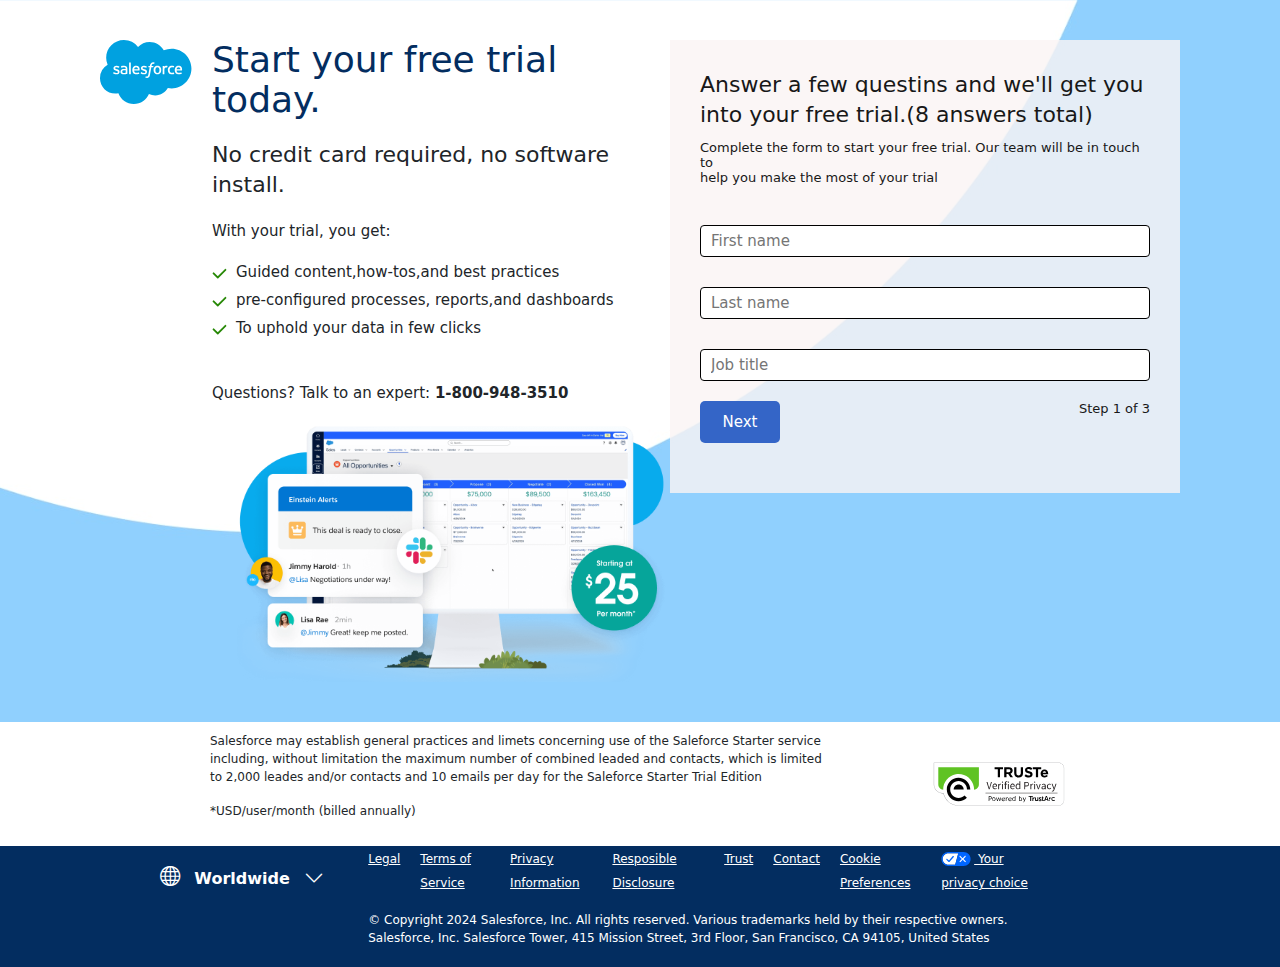
==== index-1.html @ e608b96d "Project" ====
<!DOCTYPE html>
<html lang="en">
  <head>
    <meta charset="UTF-8" />
    <meta name="viewport" content="width=device-width, initial-scale=1.0" />
    <title>Document</title>
    <link rel="stylesheet" href="index-1.css" />
    <link href="https://cdn.jsdelivr.net/npm/bootstrap@5.3.3/dist/css/bootstrap.min.css" rel="stylesheet" integrity="sha384-QWTKZyjpPEjISv5WaRU9OFeRpok6YctnYmDr5pNlyT2bRjXh0JMhjY6hW+ALEwIH" crossorigin="anonymous">
 <link rel="stylesheet" href="https://cdn.jsdelivr.net/npm/bootstrap-icons@1.11.3/font/bootstrap-icons.min.css">
  </head>
  <body>
    <section id="section1">
      <div class="first">
        <a href="#"><img src="logo-salesforce.svg" /></a>
        <div id="start">
          <h1>Start your free trial today.</h1>
          <h3>No credit card required, no software install.</h3>
          <p>With your trial, you get:</p>
          <ul>
            <li class="list">Guided content,how-tos,and best practices</li>
            <li class="list">
              pre-configured processes, reports,and dashboards
            </li>
            <li class="list">To uphold your data in few clicks</li>
          </ul>
          <p class="que">
            Questions? Talk to an expert: <strong>1-800-948-3510</strong>
          </p>
          <img src="images/form-update24 (1).png" class="pic" >
        </div>
        <div>
          <form>
            <div class="form" id="form1">
            <h3>
              <span
                >Answer a few questins and we'll get you<br />
                into your free trial.(8 answers total)</span
              >
            </h3>
            <p>
              Complete the form to start your free trial. Our team will be in
              touch to<br />
              help you make the most of your trial
            </p>
            <input type="text" placeholder="First name" required /><br />
            <input type="text" placeholder="Last name" required /><br />
            <input type="text" placeholder="Job title" required /><br />
            <div class="next1">
              <button type="submit" id="next-btn1" class="nextbtn">Next</button>
              <p>Step 1 of 3</p>
            </div>
          </div>

          <div class="form" id="form2">
            <h2>
              Answer 5 more questions and we"ll get you <br />
              into your free trial
            </h2>
            <label for="employees" a>Employees</label><br />
            <select
              name="employees"
              id="employees"
              ria-required="true"
              required="true"
              class="in1"
            >
              <option disabled selected>Employees</option>
              <option value="">1-20 employees</option>
              <option value="">21-200 employees</option>
              <option value="">201-10,000 employees</option>
              <option value="">10,001+ employees</option></select
            ><br />
            <input type="text" placeholder="Company" class="in1" /><br/>
            <label for="countries">Countries/Region</label><br />
            <select name="countries" id="countries" class="in1">
              <option value="Nigeria">Nigeria</option>
            </select>
            <div class="step2">
              <div>
                <button id="back-btn1" class="backbtn">BACK</button>
                <button type="submit" id="next-btn2" class="nextbtn">
                  Next
                </button>
              </div>
              <p>Step 2 of 3</p>
            </div>
          </div>

          <div class="form" id="form3">
            <h2>
              Answer 2 more questions and we"ll get you <br/>
              into your free trial
            </h2>
            <label for="phone">Phone</label><br/>
            <input type="tel" id="phone" required /><br />
            <input type="email" id="Email" required placeholder="Email"><br/>
            <input type="checkbox" id="agree"/>
            <label for="agree"
            >I agree to <span>Main Services Agreement</span></label
            ><br/>
            <input type="checkbox" id="yes"/>
            <label for="yes"
              >Yes, I would like to receive marketing communications regarding
              Salesforce products,<br />
              services, and events. I can unsubscribe at any time.</label
            >
            <p>
              Your free trial may be provisioned on or migrated to Hyperforce,
              Salesforce's public cloud infrastructure. By registering, you
              agree to the processing of your personal data by Salesforce as
              described in the <span> Privacy Statement.</span> Privacy
              Statement.
            </p>
            <a type="menu" id="back-btn2" class="backbtn">Back</a>
            <button type="submit" class="nextbtn">SUBMIT</button>
          </form>
        </div>
      </div>
    </section>
    <section id="section2">
      <div>
        <p>
          Salesforce may establish general practices and limets concerning use
          of the Saleforce Starter service<br />
          including, without limitation the maximum number of combined leaded
          and contacts, which is limited<br />
          to 2,000 leades and/or contacts and 10 emails per day for the
          Saleforce Starter Trial Edition <br />
        </p>
        <p>*USD/user/month (billed annually)</p>
      </div>
      <img src="seal.svg" />
    </section>
    <section id="section3">
      <div class=" container3"> 


        
  <div id="www">
    <div id="www-container">
      <div class="world-container">
        <div id="world-container2">
          <span class="icon1"><i class="bi bi-globe"></i><span>
          <span class="footer-head">Worldwide</span>
          <span class="icon2"><i class="bi bi-chevron-down"></i><span>
        </div>
      </div>              
      <div id="item">
        <div id="menu">
          <div id="inner-menu"> 
            <h3>Worldwide</h3>
             <div class="items">
               <div class="col">
                      <h2 class="head4">Americas</h2>
                      <ul>
                     <li><a href="#">América Latina (Español)</a></li>
                     <li><a href="#">Brasil (Português)</a></li>
                     <li><a href="#">Canada (English)</a></li>
                     <li><a href="#" >Canada (Français)</a></li>
                     <li><a href="#" >United States (English)</a></li>
                    </ul>                      
                     
               </div>
               <div class="col">
                      <h2 class="head4">Europe, Middle East, and<br> Africa</h2>
                      <ul> <li><a href="#">España (Español)</a></li>
                      <li><a href="#">Deutschland (Deutsch)</a></li>
                      <li><a href="#">France (Français)</a></li>
                      <li><a href="#" >Italia (Italiano)</a></li>
                      <li><a href="#">Nederland(Nedelands)</a></li>
                      <li><a href="#" >Sverige (Svenska)</a></li>
                      <li><a href="#" >United Kingdom (English)</a></li></ul>
                     
               </div>
               <div class="col none">
                <h2 class="head4">Asia Pacific</h2>
                 <ul>
                   <li><a href="#">Australia (English)</a></li>
                   <li><a href="#">India (English)</a></li>
                   <li><a href="#">日本 (日本語)</a></li>
                   <li><a href="#">中国 (简体中文)</a></li>
                   <li><a href="#">台灣 (繁體中文)</a></li>
                   <li><a href="#">한국 (한국어)</a></li>
                   <li><a href="#">ประเทศไทย (ไทย)</a></li>
                   <li><a href="#">All other countries (English)</a></li>
                </ul>
               </div>
            </div>     
          </div>                                
         </div>
      </div>            
    </div>
  </div>
 <div class="links">
    <ul>
      <li><a href="#">Legal</a></li>
      <li><a href="#">Terms of Service</a></li>
      <li><a href="#">Privacy Information</a></li>
      <li><a href="#">Resposible Disclosure</a></li>
      <li><a href="#">Trust</a></li>
      <li><a href="#">Contact</a></li>
      <li><a href="#">Cookie Preferences</a></li>
      <li><a href="#"><svg class="icon-cpra" alt=""></svg> Your privacy choice</a></li>
    </ul>
    <p>© Copyright 2024 Salesforce, Inc. All rights reserved. 
      Various trademarks held by their respective owners. Salesforce,
       Inc. Salesforce Tower, 415 Mission 
      Street, 3rd Floor, San Francisco, CA 94105, United States</p>
   </div>
  </div>
    </section>
    <script src="index-1.js">
      
      
     
    </script>
  </body>
</html>
---- index-1.css ----
* {
  margin: 0;
  padding: 0;
  box-sizing: border-box;
}
body {
  font-size: 20px;
  font-family: Arial, Helvetica, sans-serif;
}
#section1 {
  background-image: url(images/form-full-bg-generic.jpg);
  background-size: cover;
  background-position: 100%;
  font-size: 15px;
}

.first {
  display: flex;
  flex-wrap: nowrap;
  padding: 40px 100px;
}

#start {
  display: flex;
  flex-direction: column;
  width: 50%;
  margin-left: 20px;
}

#start h1 {
  margin-bottom: 20px;
  color: #032d60;
  font-weight: 400;
  font-size: 36px;
  line-height: 40px;
  text-align: left;
}
#start h3 {
  margin-bottom: 20px;
  text-align: left;
  font-weight: 400;
  font-size: 22px;
  line-height: 30px;
}
#start p {
  margin-bottom: 20px;
  text-align: left;
}
#start ul {
  list-style: none;
  padding-left: 1.6em;
  line-height: 18px;
  margin-bottom: 10.5px;
}
.list {
  position: relative;
  margin-bottom: 10px;
  display: list-item;
}

.list::before {
  content: "";
  background-image: url(success.svg);
  background-repeat: no-repeat;
  position: absolute;
  display: inline-block;
  width: 1em;
  height: 1em;
  top: 0.2em;
  margin-right: 0.6em;
  margin-left: -1.6em;
}
.que {
  margin-top: 25px;
}

.pic {
  width: 100%;
}


#form1 {
  color: #181818;
}
#form1 h3 {
  margin-bottom: 10px;
  font-size: 22px;
  line-height: 30px;
  color: #181818;
  font-weight: 400;
  text-align: left;
}
#form1 p {
  margin-bottom: 10px;
  font-size: 13px;
  text-align: left;
  line-height: normal;
}
form input {
  margin-top: 30px;
  font-weight: 100;
  width: 450px;
  border-radius: 4px;
  font-size: 15px;
  line-height: 20px;
  padding: 5px 10px;
  border: 0.5px solid black;
}
#form2 {
  display: none;
}
#form3 {
  display: none;
}
form {
  padding: 30px;
  color: #444;
  width: auto;
  margin: auto;
  font-style: normal;
  font-stretch: normal;
  font-weight: 400;
  letter-spacing: normal;
  text-align: left;
  background-color: rgba(250, 244, 244, 0.8);
  margin-bottom: 10px;
}
.next1 {
  display: flex;
  justify-content: space-between;
  margin-top: 20px;
  margin-bottom: 20px;
}
.nextbtn {
  background-color: rgb(52, 101, 199);
  color: white;
  padding: 5px 10px;
  width: 80px;
  height: 42px;
  border: none;
  border-radius: 5px;
  font-size: 15px;
}
.backbtn {
  background-color: white;
  color: blue;
  padding: 5px 10px;
  width: 70px;
  height: 35px;
  border: none;
  border-radius: 5px;
  text-decoration: none;
  text-transform: uppercase;
}

.step2 {
  display: flex;
  justify-content: space-between;
}
.in1 {
  margin-bottom: 20px;
  width: 100%;
  height: 30px;
  border-radius: 5px;
  padding-left: 5px;
}
#section2 {
  display: flex;
  justify-content: space-between;
  font-size: 12px;
  margin: 10px 210px;
}

#section3 {
  background-color: #032d60;
  color: white;
  position: relative;
  top: 100%;
  padding-bottom: 20px;
}
.container3 {
  display: flex;
  margin: 0px 120px;
  padding: 0px 16px;
}
#www-container {
  height: 60px;
  display: flex;
  align-items: center;
  position: relative;
}
#world-container2 {
  cursor: pointer;
  padding: 11px 24px;
  min-width: 144px;
  height: 42px;
  line-height: 1;
  position: relative;
  z-index: 3;
  margin-bottom: 0px;
  text-align: center;
  vertical-align: middle;
  touch-action: manipulation;
  white-space: nowrap;
  font-size: 15px;
}
.footer-head {
  font-size: 16px;
  line-height: 18px;
  margin: 0px 8px;
  font-weight: 700;
}
.icon2 {
  vertical-align: middle;
  cursor: pointer;
  line-height: 1;
}
.icon1 {
  cursor: pointer;
  font-size: 20px;
  margin: 0px opx 5px;
  vertical-align: text-bottom;
  line-height: 1;
}

#menu {
  padding: 24px;
}
#item {
  display: none;
  position: absolute;
  z-index: 1000;
  width: 710px;
  background-color: rgb(255, 255, 255);
  right: unset;
  left: 0px;
  bottom: 58px;
  border-radius: var(--c360-g-radius-border-4, 16px);
  border: 1px solid rgba(24, 24, 24, 0.04);
  box-shadow: rgba(24, 24, 24, 0.08) 0px 2px 8px 1px,
    rgba(24, 24, 24, 0.16) 0px 8px 12px -2px;
}
#inner-menu {
  margin-right: auto;
  margin-left: auto;
  padding-left: 16px;
  padding-right: 16px;
}
#inner-menu h3 {
  color: #032d60;
  font-size: 20px;
  line-height: 28px;
  padding-bottom: 15px;
  overflow-wrap: break-word;
  font-weight: 700;
}
.head4 {
  font-weight: 400;
  font-size: 14px;
  line-height: 20px;
  color: #444;
  margin-bottom: 15px;
}
.items {
  display: flex;
  flex-wrap: nowrap;
  gap: 23px;
}
.col {
  flex: 1 1 33.3333%;
  border-right: solid 1px #e5e5e5;
}
.none {
  border: none;
}

.items div li {
  margin-bottom: 5px;
}
.items div li a {
  color: rgb(68, 68, 114);
}

.items ul {
  list-style: none;
  padding-left: 0;
}
.europe {
  border-left: rgba(188, 185, 185, 0.5) solid 2px;
  border-right: rgba(188, 185, 185, 0.5) solid 2px;
}
.links {
  padding: 0px 75px 0px 20px;
}
.links ul {
  display: flex;
  list-style: none;
  padding: 0 0 7px;
  margin-bottom: 10px;
}
.links ul li:first-child {
  margin-left: 0px;
}
.links ul li {
  display: inline-block;
  margin: 0px 20px 0px 0px;
}
.links ul li {
  display: inline-block;
  margin: 0px 20px 0px 0px;
}
.links ul li a {
  color: rgb(255, 255, 255);
  cursor: pointer;
  font-weight: 400;
  font-size: 12px;
  line-height: 18px;
}
.links ul li a:hover {
  color: #6696d0;
}
.links p {
  margin: 0px;
  font-weight: 400;
  font-size: 12px;
  line-height: 18px;
}
.icon-cpra {
  background-image: url(icon-cpra.svg);
  background-repeat: no-repeat;
  background-size: contain;
  height: 15px;
  width: 30px;
  margin-right: 3px;
}
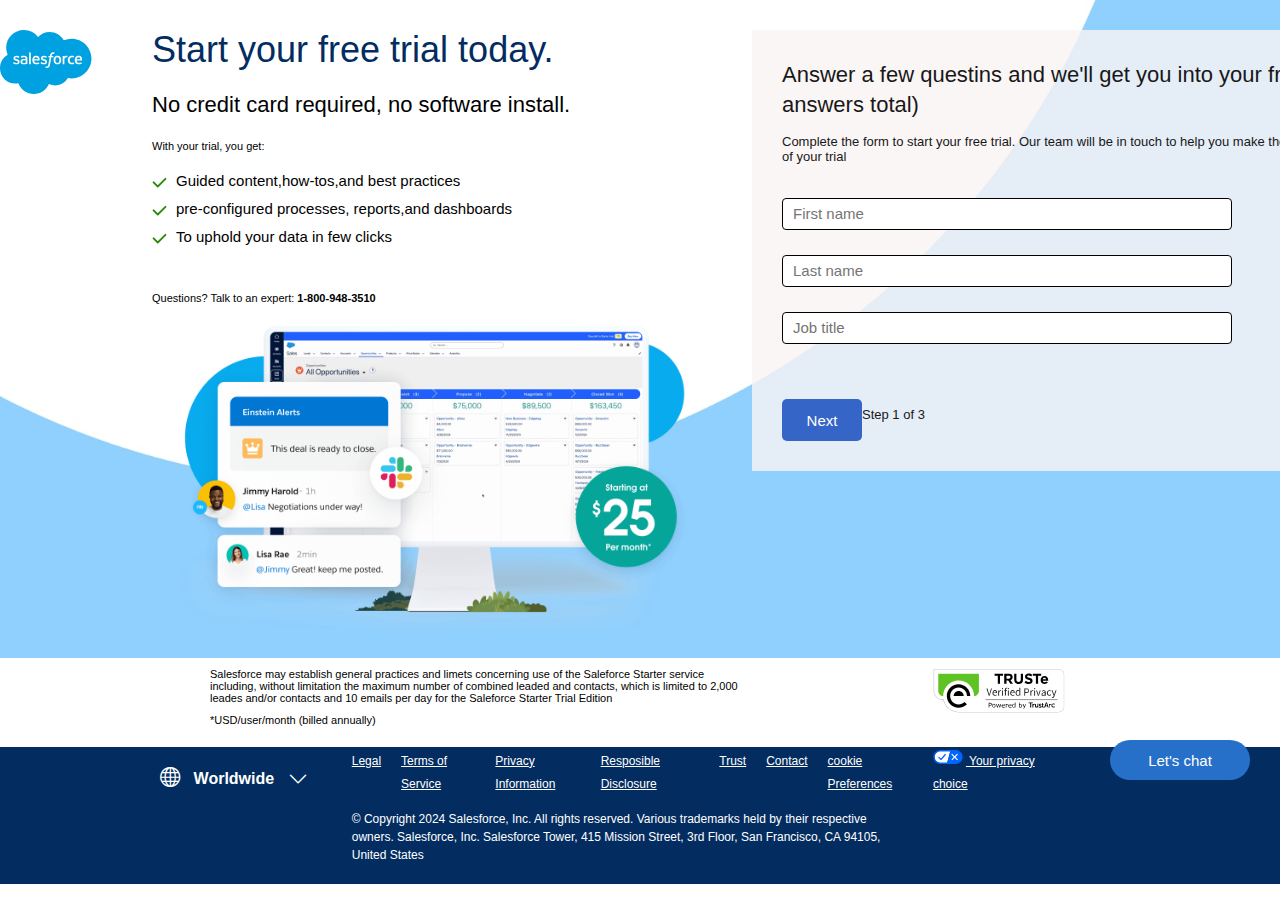
==== commit 3e0693ae: "changes" ====
--- a/index-1.html
+++ b/index-1.html
@@ -5,13 +5,22 @@
     <meta name="viewport" content="width=device-width, initial-scale=1.0" />
     <title>Document</title>
     <link rel="stylesheet" href="index-1.css" />
-    <link href="https://cdn.jsdelivr.net/npm/bootstrap@5.3.3/dist/css/bootstrap.min.css" rel="stylesheet" integrity="sha384-QWTKZyjpPEjISv5WaRU9OFeRpok6YctnYmDr5pNlyT2bRjXh0JMhjY6hW+ALEwIH" crossorigin="anonymous">
  <link rel="stylesheet" href="https://cdn.jsdelivr.net/npm/bootstrap-icons@1.11.3/font/bootstrap-icons.min.css">
   </head>
   <body>
     <section id="section1">
+      <div class="popover" >
+        <div class="chat bot">Let's chat</div>
+<div class=" more" >
+  call
+        </div>
+        <div class=" more">
+          message
+        </div>
+      </div>
       <div class="first">
         <a href="#"><img src="logo-salesforce.svg" /></a>
+
         <div id="start">
           <h1>Start your free trial today.</h1>
           <h3>No credit card required, no software install.</h3>
@@ -26,37 +35,37 @@
           <p class="que">
             Questions? Talk to an expert: <strong>1-800-948-3510</strong>
           </p>
-          <img src="images/form-update24 (1).png" class="pic" >
-        </div>
+          <img src="images/form-update24 (1).png" class="pic" />
+        </div>
+
         <div>
-          <form>
-            <div class="form" id="form1">
+          <form class="form" id="form1">
             <h3>
-              <span
-                >Answer a few questins and we'll get you<br />
-                into your free trial.(8 answers total)</span
-              >
+              
+                  Answer a few questins and we'll get you
+                into your free trial.(8 answers total)
             </h3>
-            <p>
+            <p class="info">
               Complete the form to start your free trial. Our team will be in
-              touch to<br />
+              touch to
               help you make the most of your trial
             </p>
             <input type="text" placeholder="First name" required /><br />
             <input type="text" placeholder="Last name" required /><br />
             <input type="text" placeholder="Job title" required /><br />
-            <div class="next1">
+            <div class="next">
               <button type="submit" id="next-btn1" class="nextbtn">Next</button>
               <p>Step 1 of 3</p>
             </div>
-          </div>
-
-          <div class="form" id="form2">
-            <h2>
-              Answer 5 more questions and we"ll get you <br />
+          </form>
+
+          <form class="form" id="form2">
+            <div class="forms">  
+              <h3>
+              Answer 5 more questions and we"ll get you 
               into your free trial
-            </h2>
-            <label for="employees" a>Employees</label><br />
+            </h3>
+            <label for="employees">Employees</label><br />
             <select
               name="employees"
               id="employees"
@@ -70,12 +79,14 @@
               <option value="">201-10,000 employees</option>
               <option value="">10,001+ employees</option></select
             ><br />
-            <input type="text" placeholder="Company" class="in1" /><br/>
-            <label for="countries">Countries/Region</label><br />
+            <input type="text" placeholder="Company" class="in1" />
+            <div class="down"> 
+              <label for="countries">Countries/Region</label>
             <select name="countries" id="countries" class="in1">
               <option value="Nigeria">Nigeria</option>
             </select>
-            <div class="step2">
+          </div>
+            <div class="next">
               <div>
                 <button id="back-btn1" class="backbtn">BACK</button>
                 <button type="submit" id="next-btn2" class="nextbtn">
@@ -85,25 +96,31 @@
               <p>Step 2 of 3</p>
             </div>
           </div>
-
-          <div class="form" id="form3">
-            <h2>
-              Answer 2 more questions and we"ll get you <br/>
+          </form>
+
+          <form class="form" id="form3">
+            <div class="forms">
+               <h2>
+              Answer 2 more questions and we"ll get you <br />
               into your free trial
             </h2>
-            <label for="phone">Phone</label><br/>
+            <label for="phone">Phone</label><br />
             <input type="tel" id="phone" required /><br />
-            <input type="email" id="Email" required placeholder="Email"><br/>
-            <input type="checkbox" id="agree"/>
-            <label for="agree"
-            >I agree to <span>Main Services Agreement</span></label
-            ><br/>
-            <input type="checkbox" id="yes"/>
-            <label for="yes"
-              >Yes, I would like to receive marketing communications regarding
-              Salesforce products,<br />
-              services, and events. I can unsubscribe at any time.</label
-            >
+            <input type="email" id="Email" required placeholder="Email" /><br />
+            <div class="checkbox">
+              <input type="checkbox" id="agree" class="check"/>
+              <label for="agree"
+                >I agree to <span>Main Services Agreement</span> </label
+              >
+            </div>
+            <div class="checkbox">
+              <input type="checkbox" id="yes" class="check"/>
+              <label for="yes"
+                >Yes, I would like to receive marketing communications regarding
+                Salesforce products,<br />
+                services, and events. I can unsubscribe at any time.</label
+              >
+            </div>
             <p>
               Your free trial may be provisioned on or migrated to Hyperforce,
               Salesforce's public cloud infrastructure. By registering, you
@@ -111,8 +128,15 @@
               described in the <span> Privacy Statement.</span> Privacy
               Statement.
             </p>
-            <a type="menu" id="back-btn2" class="backbtn">Back</a>
+            <div class="next">
+            <div>
+            <button id="back-btn2" class="backbtn" >Back</button>
             <button type="submit" class="nextbtn">SUBMIT</button>
+          </div>
+          <p>Step 3 of 3</p>  
+          </div></div>
+           
+            
           </form>
         </div>
       </div>
@@ -121,15 +145,17 @@
       <div>
         <p>
           Salesforce may establish general practices and limets concerning use
-          of the Saleforce Starter service<br />
+          of the Saleforce Starter service
           including, without limitation the maximum number of combined leaded
-          and contacts, which is limited<br />
+          and contacts, which is limited
           to 2,000 leades and/or contacts and 10 emails per day for the
-          Saleforce Starter Trial Edition <br />
+          Saleforce Starter Trial Edition 
         </p>
         <p>*USD/user/month (billed annually)</p>
       </div>
-      <img src="seal.svg" />
+      <div class="imgs">
+         <img src="seal.svg" />
+        </div>    
     </section>
     <section id="section3">
       <div class=" container3"> 
@@ -199,7 +225,7 @@
       <li><a href="#">Resposible Disclosure</a></li>
       <li><a href="#">Trust</a></li>
       <li><a href="#">Contact</a></li>
-      <li><a href="#">Cookie Preferences</a></li>
+      <li><a href="#">cookie Preferences</a></li>
       <li><a href="#"><svg class="icon-cpra" alt=""></svg> Your privacy choice</a></li>
     </ul>
     <p>© Copyright 2024 Salesforce, Inc. All rights reserved. 
@@ -209,10 +235,6 @@
    </div>
   </div>
     </section>
-    <script src="index-1.js">
-      
-      
-     
-    </script>
+    <script src="index-1.js"></script>
   </body>
 </html>
--- a/index-1.css
+++ b/index-1.css
@@ -3,28 +3,77 @@
   padding: 0;
   box-sizing: border-box;
 }
+
+button {
+  cursor: pointer;
+}
+
+html,
 body {
   font-size: 20px;
   font-family: Arial, Helvetica, sans-serif;
-}
+  width: 100vw;
+  overflow-x: hidden;
+  overscroll-behavior: none;
+}
+
+body {
+  position: relative;
+}
+
+p {
+  margin: 0 0 10.5px;
+  width: 540px;
+  font-size: 11px;
+}
+
+.info {
+  margin-bottom: 1.5rem;
+}
+.popover {
+  padding: 2rem 1.5rem;
+  position: fixed;
+  z-index: 10;
+  bottom: 80px;
+  right: 0;
+  color: white;
+  display: grid;
+  gap: 1rem;
+}
+.more {
+  display: none;
+}
+
+.bot {
+  border-radius: 20px;
+  background-color: #2770c9;
+  width: 7rem;
+  height: 2rem;
+  display: grid;
+  place-items: center;
+}
+
 #section1 {
   background-image: url(images/form-full-bg-generic.jpg);
   background-size: cover;
   background-position: 100%;
   font-size: 15px;
+  display: grid;
+  place-items: center;
 }
 
 .first {
-  display: flex;
-  flex-wrap: nowrap;
-  padding: 40px 100px;
+  display: grid;
+  gap: 3rem;
+  grid-template-columns: 1fr 6fr 6fr;
+  justify-content: center;
+  padding: 2em 0em;
+  width: 80%;
 }
 
 #start {
   display: flex;
   flex-direction: column;
-  width: 50%;
-  margin-left: 20px;
 }
 
 #start h1 {
@@ -77,10 +126,10 @@
 .pic {
   width: 100%;
 }
-
-
 #form1 {
   color: #181818;
+  display: grid;
+  gap: 0.2rem;
 }
 #form1 h3 {
   margin-bottom: 10px;
@@ -91,13 +140,14 @@
   text-align: left;
 }
 #form1 p {
-  margin-bottom: 10px;
   font-size: 13px;
   text-align: left;
   line-height: normal;
 }
-form input {
-  margin-top: 30px;
+#form1 input,
+#form2 input,
+#form3 input[type="tel"],
+#form3 input[type="email"] {
   font-weight: 100;
   width: 450px;
   border-radius: 4px;
@@ -106,12 +156,31 @@
   padding: 5px 10px;
   border: 0.5px solid black;
 }
+
+select {
+  font-weight: 100;
+  width: 450px;
+  border-radius: 4px;
+  font-size: 15px;
+  line-height: 20px;
+  padding: 5px 10px;
+  border: 0.5px solid black;
+}
+
 #form2 {
   display: none;
 }
+.down {
+  margin-top: 10px;
+}
 #form3 {
   display: none;
 }
+.forms {
+  display: grid;
+  gap: 0.2rem;
+}
+
 form {
   padding: 30px;
   color: #444;
@@ -123,13 +192,13 @@
   letter-spacing: normal;
   text-align: left;
   background-color: rgba(250, 244, 244, 0.8);
-  margin-bottom: 10px;
-}
-.next1 {
+}
+
+.next {
   display: flex;
   justify-content: space-between;
-  margin-top: 20px;
-  margin-bottom: 20px;
+  align-items: center;
+  margin-top: 30px;
 }
 .nextbtn {
   background-color: rgb(52, 101, 199);
@@ -145,24 +214,12 @@
   background-color: white;
   color: blue;
   padding: 5px 10px;
-  width: 70px;
-  height: 35px;
+  width: 80px;
+  height: 42px;
   border: none;
   border-radius: 5px;
-  text-decoration: none;
-  text-transform: uppercase;
-}
-
-.step2 {
-  display: flex;
-  justify-content: space-between;
-}
-.in1 {
-  margin-bottom: 20px;
-  width: 100%;
-  height: 30px;
-  border-radius: 5px;
-  padding-left: 5px;
+  font-size: 15px;
+  margin-right: 10px;
 }
 #section2 {
   display: flex;
@@ -333,3 +390,56 @@
   width: 30px;
   margin-right: 3px;
 }
+
+@media screen and (max-width: 631px) {
+  .first {
+    display: flex;
+    flex-direction: column;
+  }
+  .pic {
+    display: none;
+  }
+  .bot {
+    display: none;
+  }
+  .more {
+    border-radius: 50%;
+    background-color: #2770c9;
+    width: 3rem;
+    aspect-ratio: 1/1;
+    display: grid;
+    place-items: center;
+  }
+  #section2 {
+    flex-direction: column;
+    margin: 0;
+    padding: 15px;
+  }
+  #section2 img {
+    width: 100px;
+    height: 50px;
+    margin-left: 450px;
+  }
+  .container3 {
+    display: flex;
+    flex-direction: column;
+    align-items: center;
+    margin: 0px;
+    padding: 20px;
+  }
+  .links {
+    padding: 0;
+    max-width: 100%;
+  }
+  .links ul {
+    padding: 0;
+    max-width: 100%;
+    flex-wrap: wrap;
+  }
+  .links ul li {
+    text-wrap: nowrap;
+  }
+  #www {
+    margin-bottom: 30px;
+  }
+}
